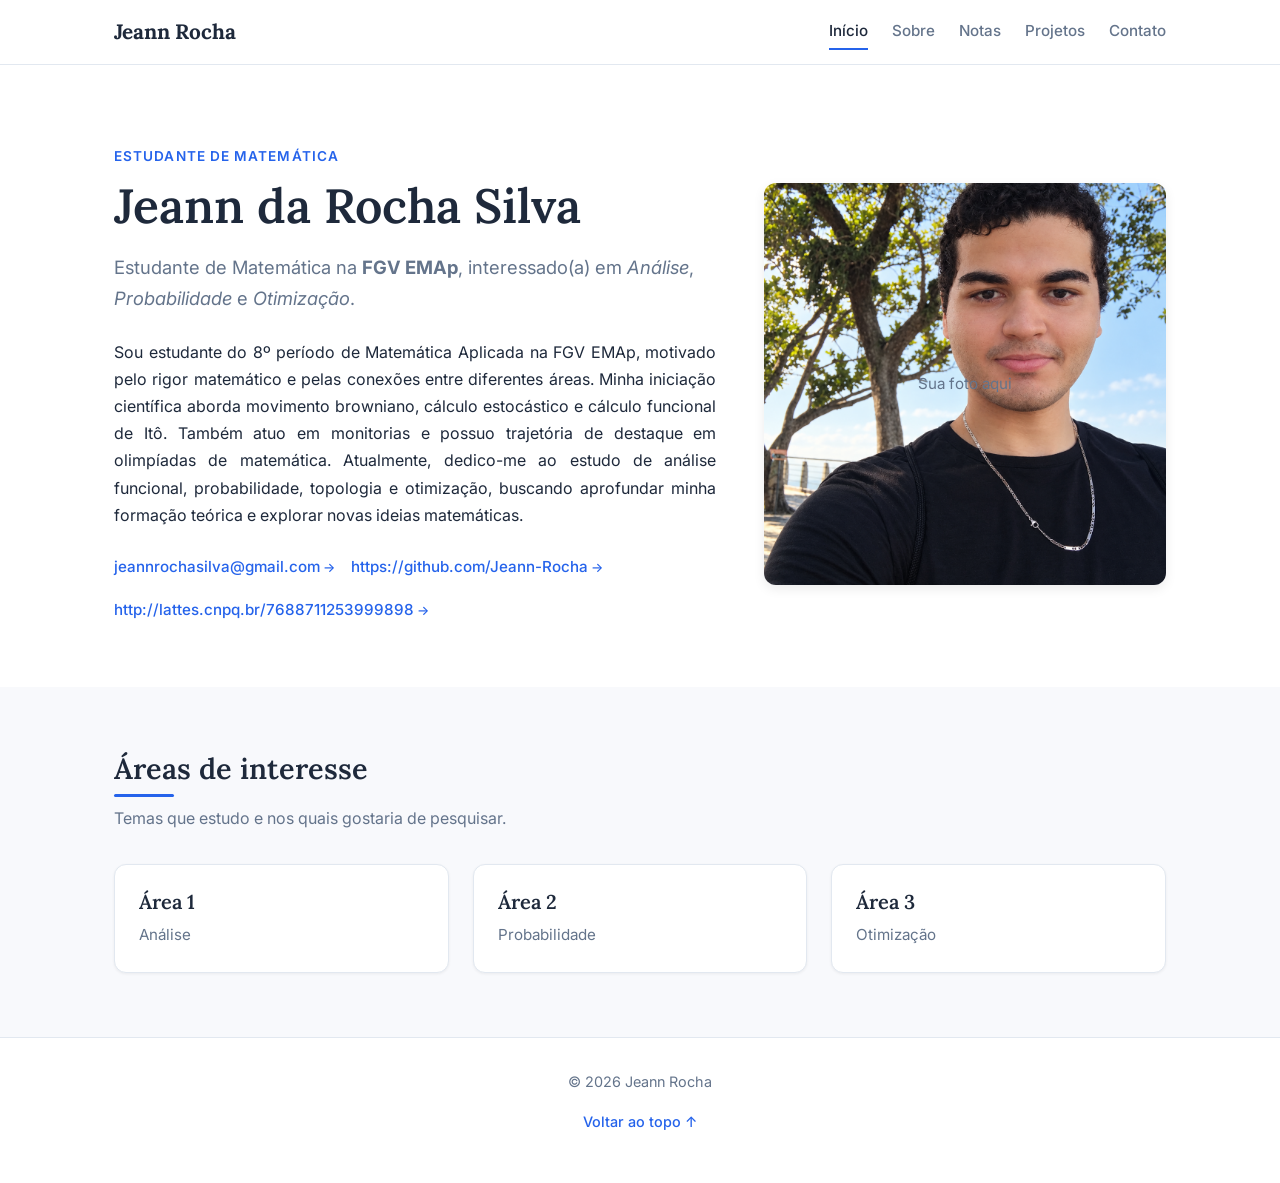
==== index.html @ 0278dd31 "Update all" ====
<!DOCTYPE html>
<html lang="pt-BR">
<head>
  <meta charset="UTF-8">
  <meta name="viewport" content="width=device-width, initial-scale=1">
  <title>Jeann Rocha — Matemática</title>
  <meta name="description" content="Site pessoal de Seu Nome, estudante de Matemática.">
  <link rel="preconnect" href="https://fonts.googleapis.com">
  <link rel="preconnect" href="https://fonts.gstatic.com" crossorigin>
  <link href="https://fonts.googleapis.com/css2?family=Inter:wght@400;500;600&family=Lora:wght@400;600;700&display=swap" rel="stylesheet">
  <link rel="stylesheet" href="styles.css">
</head>
<body>
  <header class="site-header">
    <div class="container header-inner">
      <a class="brand" href="index.html">Jeann Rocha</a>
      <nav class="nav">
        <a href="index.html" class="active">Início</a>
        <a href="sobre.html">Sobre</a>
        <a href="notas.html">Notas</a>
        <a href="projetos.html">Projetos</a>
        <a href="contato.html">Contato</a>
      </nav>
    </div>
  </header>

  <main>
    <section class="section hero">
      <div class="container hero-grid">
        <div class="hero-text">
          <p class="eyebrow">Estudante de Matemática</p>
          <h1>Jeann da Rocha Silva</h1>
          <p class="lead">
            Estudante de Matemática na <strong>FGV EMAp</strong>,
            interessado(a) em <em>Análise</em>, <em>Probabilidade</em> e <em>Otimização</em>.
          </p>
          <p class="bio-text">
            Sou estudante do 8º período de Matemática Aplicada na FGV EMAp, motivado pelo rigor matemático e pelas conexões
            entre diferentes áreas. Minha iniciação científica aborda movimento browniano, cálculo estocástico e cálculo funcional
            de Itô. Também atuo em monitorias e possuo trajetória de destaque em olimpíadas de matemática. Atualmente, dedico-me ao
            estudo de análise funcional, probabilidade, topologia e otimização, buscando aprofundar minha formação teórica e
            explorar novas ideias matemáticas.
          </p>
          <ul class="quick-links">
            <li><a href="mailto:seu.email@exemplo.com">jeannrochasilva@gmail.com</a></li>
            <li><a href="https://github.com/seu-usuario" target="_blank" rel="noopener">https://github.com/Jeann-Rocha</a></li>
            <li><a href="http://lattes.cnpq.br/SEU-ID" target="_blank" rel="noopener">http://lattes.cnpq.br/7688711253999898</a></li>
          </ul>
        </div>
        <figure class="hero-photo">
          <img src="foto.png" alt="Foto de Seu Nome" onerror="this.style.display='none'">
          <figcaption class="photo-fallback">Sua foto aqui</figcaption>
        </figure>
      </div>
    </section>

    <section class="section section-alt">
      <div class="container">
        <h2 class="section-title">Áreas de interesse</h2>
        <p class="section-sub">Temas que estudo e nos quais gostaria de pesquisar.</p>
        <div class="grid-cards">
          <article class="card">
            <h3>Área 1</h3>
            <p>Análise</p>
          </article>
          <article class="card">
            <h3>Área 2</h3>
            <p>Probabilidade</p>
          </article>
          <article class="card">
            <h3>Área 3</h3>
            <p>Otimização</p>
          </article>
        </div>
      </div>
    </section>
  </main>

  <footer class="site-footer">
    <div class="container">
      <p>© 2026 Jeann Rocha</p>
      <p class="footer-note"><a href="#top">Voltar ao topo ↑</a></p>
    </div>
  </footer>

</body>
</html>
---- styles.css ----
/* ============================================================
   VARIÁVEIS E RESET
   ============================================================ */
:root {
  --color-bg: #ffffff;
  --color-bg-alt: #f8f9fc;
  --color-text: #1e293b;
  --color-text-light: #64748b;
  --color-accent: #2563eb;
  --color-accent-hover: #1d4ed8;
  --color-border: #e2e8f0;
  --font-sans: 'Inter', system-ui, -apple-system, sans-serif;
  --font-serif: 'Lora', Georgia, serif;
  --shadow-sm: 0 1px 3px rgba(0,0,0,0.06);
  --shadow-md: 0 4px 12px rgba(0,0,0,0.08);
  --radius: 12px;
  --max-width: 1100px;
}

*,
*::before,
*::after {
  box-sizing: border-box;
  margin: 0;
  padding: 0;
}

html {
  scroll-behavior: smooth;
}

body {
  font-family: var(--font-sans);
  background: var(--color-bg);
  color: var(--color-text);
  line-height: 1.7;
  font-size: 16px;
}

img {
  max-width: 100%;
  display: block;
}

a {
  color: var(--color-accent);
  text-decoration: none;
  transition: color 0.2s;
}

a:hover {
  color: var(--color-accent-hover);
}

/* ============================================================
   TIPOGRAFIA
   ============================================================ */
h1, h2, h3, h4 {
  font-family: var(--font-serif);
  font-weight: 600;
  line-height: 1.25;
  color: var(--color-text);
}

h1 { font-size: 2.5rem; }
h2 { font-size: 1.8rem; }
h3 { font-size: 1.25rem; }

p { margin-bottom: 1rem; }

/* ============================================================
   LAYOUT
   ============================================================ */
.container {
  width: 100%;
  max-width: var(--max-width);
  margin: 0 auto;
  padding: 0 1.5rem;
}

.section {
  padding: 4rem 0;
}

.section-alt {
  background: var(--color-bg-alt);
}

.section-title {
  font-size: 1.8rem;
  margin-bottom: 0.5rem;
  position: relative;
  display: inline-block;
}

.section-title::after {
  content: '';
  display: block;
  width: 60px;
  height: 3px;
  background: var(--color-accent);
  margin-top: 0.4rem;
  border-radius: 2px;
}

.section-sub {
  color: var(--color-text-light);
  margin-bottom: 2rem;
  max-width: 600px;
}

/* ============================================================
   CABEÇALHO
   ============================================================ */
.site-header {
  position: sticky;
  top: 0;
  z-index: 50;
  background: rgba(255,255,255,0.92);
  backdrop-filter: blur(8px);
  border-bottom: 1px solid var(--color-border);
}

.header-inner {
  display: flex;
  align-items: center;
  justify-content: space-between;
  height: 64px;
}

.brand {
  font-family: var(--font-serif);
  font-size: 1.3rem;
  font-weight: 700;
  color: var(--color-text);
}

.brand:hover {
  color: var(--color-accent);
}

.nav {
  display: flex;
  gap: 1.5rem;
}

.nav a {
  font-size: 0.95rem;
  font-weight: 500;
  color: var(--color-text-light);
  padding: 0.25rem 0;
  border-bottom: 2px solid transparent;
  transition: color 0.2s, border-color 0.2s;
}

.nav a:hover,
.nav a.active {
  color: var(--color-text);
  border-bottom-color: var(--color-accent);
}

/* ============================================================
   HERO (página inicial)
   ============================================================ */
.hero {
  padding: 5rem 0 4rem;
}

.hero-grid {
  display: grid;
  grid-template-columns: 1.2fr 0.8fr;
  gap: 3rem;
  align-items: center;
}

.eyebrow {
  font-size: 0.85rem;
  text-transform: uppercase;
  letter-spacing: 0.08em;
  color: var(--color-accent);
  font-weight: 600;
  margin-bottom: 0.5rem;
}

.hero h1 {
  font-size: 3rem;
  margin-bottom: 1rem;
}

.lead {
  font-size: 1.15rem;
  color: var(--color-text-light);
  margin-bottom: 1.5rem;
}

.quick-links {
  list-style: none;
  display: flex;
  flex-wrap: wrap;
  gap: 1rem;
  margin-top: 1.5rem;
}

.quick-links a {
  font-weight: 500;
  font-size: 0.95rem;
}

.quick-links a::after {
  content: ' →';
  font-size: 0.85em;
}

.hero-photo {
  position: relative;
  border-radius: var(--radius);
  overflow: hidden;
  box-shadow: var(--shadow-md);
  background: var(--color-bg-alt);
  aspect-ratio: 1 / 1;
  display: flex;
  align-items: center;
  justify-content: center;
}

.hero-photo img {
  width: 100%;
  height: 100%;
  object-fit: cover;
}

.photo-fallback {
  position: absolute;
  color: var(--color-text-light);
  font-size: 0.95rem;
  text-align: center;
  padding: 1rem;
}

/* ============================================================
   CARTÕES (interesses, projetos)
   ============================================================ */
.grid-cards {
  display: grid;
  grid-template-columns: repeat(auto-fit, minmax(260px, 1fr));
  gap: 1.5rem;
}

.card {
  background: var(--color-bg);
  border: 1px solid var(--color-border);
  border-radius: var(--radius);
  padding: 1.5rem;
  box-shadow: var(--shadow-sm);
  transition: transform 0.2s, box-shadow 0.2s;
}

.card:hover {
  transform: translateY(-3px);
  box-shadow: var(--shadow-md);
}

.card h3 {
  margin-bottom: 0.5rem;
}

.card p {
  font-size: 0.95rem;
  color: var(--color-text-light);
  margin-bottom: 0;
}

/* ============================================================
   NOTAS DE ESTUDO
   ============================================================ */
.note-list {
  list-style: none;
  display: flex;
  flex-direction: column;
  gap: 1.25rem;
}

.note {
  background: var(--color-bg);
  border: 1px solid var(--color-border);
  border-radius: var(--radius);
  padding: 1.5rem;
  box-shadow: var(--shadow-sm);
  transition: box-shadow 0.2s;
}

.note:hover {
  box-shadow: var(--shadow-md);
}

.note-head {
  display: flex;
  justify-content: space-between;
  align-items: baseline;
  gap: 1rem;
  margin-bottom: 0.5rem;
}

.note-title {
  font-size: 1.15rem;
  font-family: var(--font-sans);
  font-weight: 600;
}

.note-date {
  font-size: 0.85rem;
  color: var(--color-text-light);
  white-space: nowrap;
}

.note-desc {
  font-size: 0.95rem;
  color: var(--color-text-light);
  margin-bottom: 0.75rem;
}

.note-tags {
  display: flex;
  flex-wrap: wrap;
  gap: 0.5rem;
  margin-bottom: 0.75rem;
}

.tag {
  font-size: 0.75rem;
  font-weight: 500;
  background: #eef2ff;
  color: var(--color-accent);
  padding: 0.2rem 0.6rem;
  border-radius: 999px;
}

.note-links a {
  font-size: 0.9rem;
  font-weight: 500;
  margin-right: 1rem;
}

/* ============================================================
   PROJETOS
   ============================================================ */
.project-meta {
  font-size: 0.85rem;
  color: var(--color-text-light);
  margin-bottom: 0.5rem;
}

.project-links {
  margin-top: 0.75rem;
  display: flex;
  gap: 1rem;
  flex-wrap: wrap;
}

.project-links a {
  font-size: 0.9rem;
  font-weight: 500;
}

/* ============================================================
   CONTATO
   ============================================================ */
.contact-grid {
  display: grid;
  grid-template-columns: repeat(auto-fit, minmax(220px, 1fr));
  gap: 1.5rem;
}

.contact-item {
  background: var(--color-bg);
  border: 1px solid var(--color-border);
  border-radius: var(--radius);
  padding: 1.25rem;
  box-shadow: var(--shadow-sm);
}

.contact-label {
  display: block;
  font-size: 0.75rem;
  text-transform: uppercase;
  letter-spacing: 0.05em;
  color: var(--color-text-light);
  font-weight: 600;
  margin-bottom: 0.3rem;
}

.contact-item a,
.contact-item span {
  font-size: 0.95rem;
  word-break: break-word;
}

/* ============================================================
   RODAPÉ
   ============================================================ */
.site-footer {
  border-top: 1px solid var(--color-border);
  padding: 2rem 0;
  text-align: center;
  font-size: 0.9rem;
  color: var(--color-text-light);
}

.footer-note {
  margin-top: 0.5rem;
}

.footer-note a {
  font-weight: 500;
}

/* ============================================================
   RESPONSIVO
   ============================================================ */
@media (max-width: 768px) {
  h1 { font-size: 2rem; }
  .hero h1 { font-size: 2.2rem; }

  .header-inner {
    flex-direction: column;
    height: auto;
    padding: 1rem 0;
    gap: 0.75rem;
  }

  .nav {
    flex-wrap: wrap;
    justify-content: center;
    gap: 0.75rem 1.25rem;
  }

  .hero-grid {
    grid-template-columns: 1fr;
    gap: 2rem;
  }

  .hero-photo {
    max-width: 320px;
    margin: 0 auto;
  }

  .section {
    padding: 3rem 0;
  }

  .note-head {
    flex-direction: column;
    align-items: flex-start;
    gap: 0.25rem;
  }
}

.bio-text {
  text-align: justify;
}
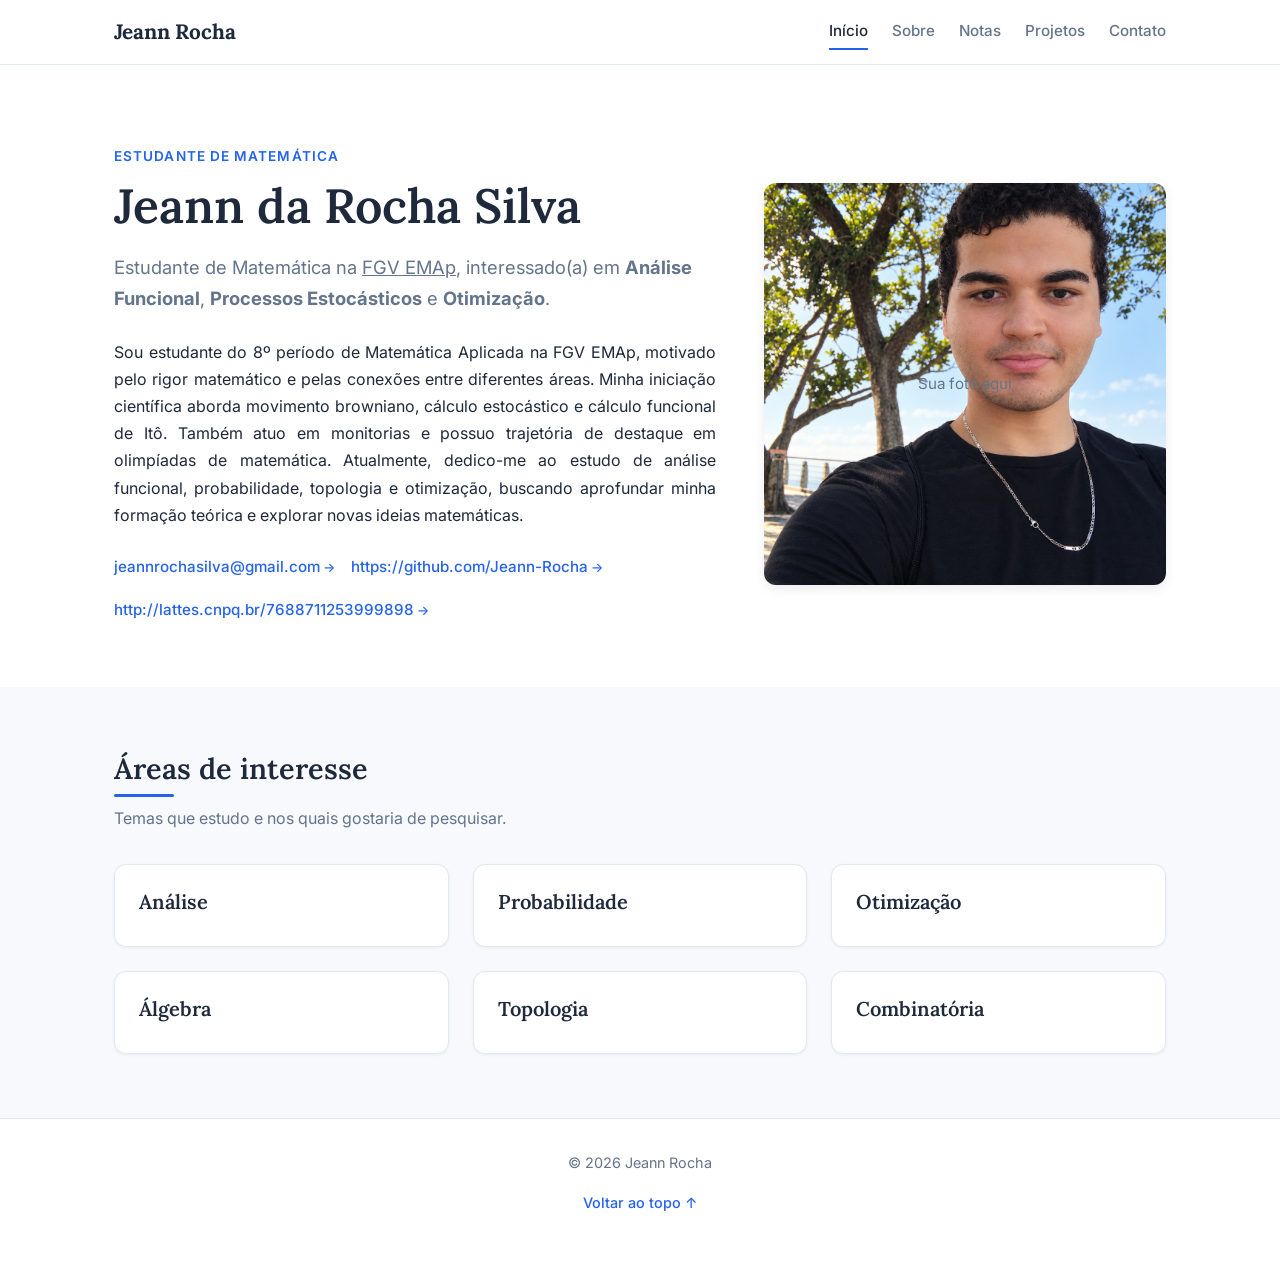
==== commit f7fcfccf: "Update all" ====
--- a/index.html
+++ b/index.html
@@ -31,8 +31,8 @@
           <p class="eyebrow">Estudante de Matemática</p>
           <h1>Jeann da Rocha Silva</h1>
           <p class="lead">
-            Estudante de Matemática na <strong>FGV EMAp</strong>,
-            interessado(a) em <em>Análise</em>, <em>Probabilidade</em> e <em>Otimização</em>.
+            Estudante de Matemática na <u>FGV EMAp</u>,
+            interessado(a) em <strong>Análise Funcional</strong>, <strong>Processos Estocásticos</strong> e <strong>Otimização</strong>.
           </p>
           <p class="bio-text">
             Sou estudante do 8º período de Matemática Aplicada na FGV EMAp, motivado pelo rigor matemático e pelas conexões
@@ -60,16 +60,22 @@
         <p class="section-sub">Temas que estudo e nos quais gostaria de pesquisar.</p>
         <div class="grid-cards">
           <article class="card">
-            <h3>Área 1</h3>
-            <p>Análise</p>
+            <h3>Análise</h3>
           </article>
           <article class="card">
-            <h3>Área 2</h3>
-            <p>Probabilidade</p>
+            <h3>Probabilidade</h3>
           </article>
           <article class="card">
-            <h3>Área 3</h3>
-            <p>Otimização</p>
+            <h3>Otimização</h3>
+          </article>
+          <article class="card">
+            <h3>Álgebra</h3>
+          </article>
+          <article class="card">
+            <h3>Topologia</h3>
+          </article>
+          <article class="card">
+            <h3>Combinatória</h3>
           </article>
         </div>
       </div>
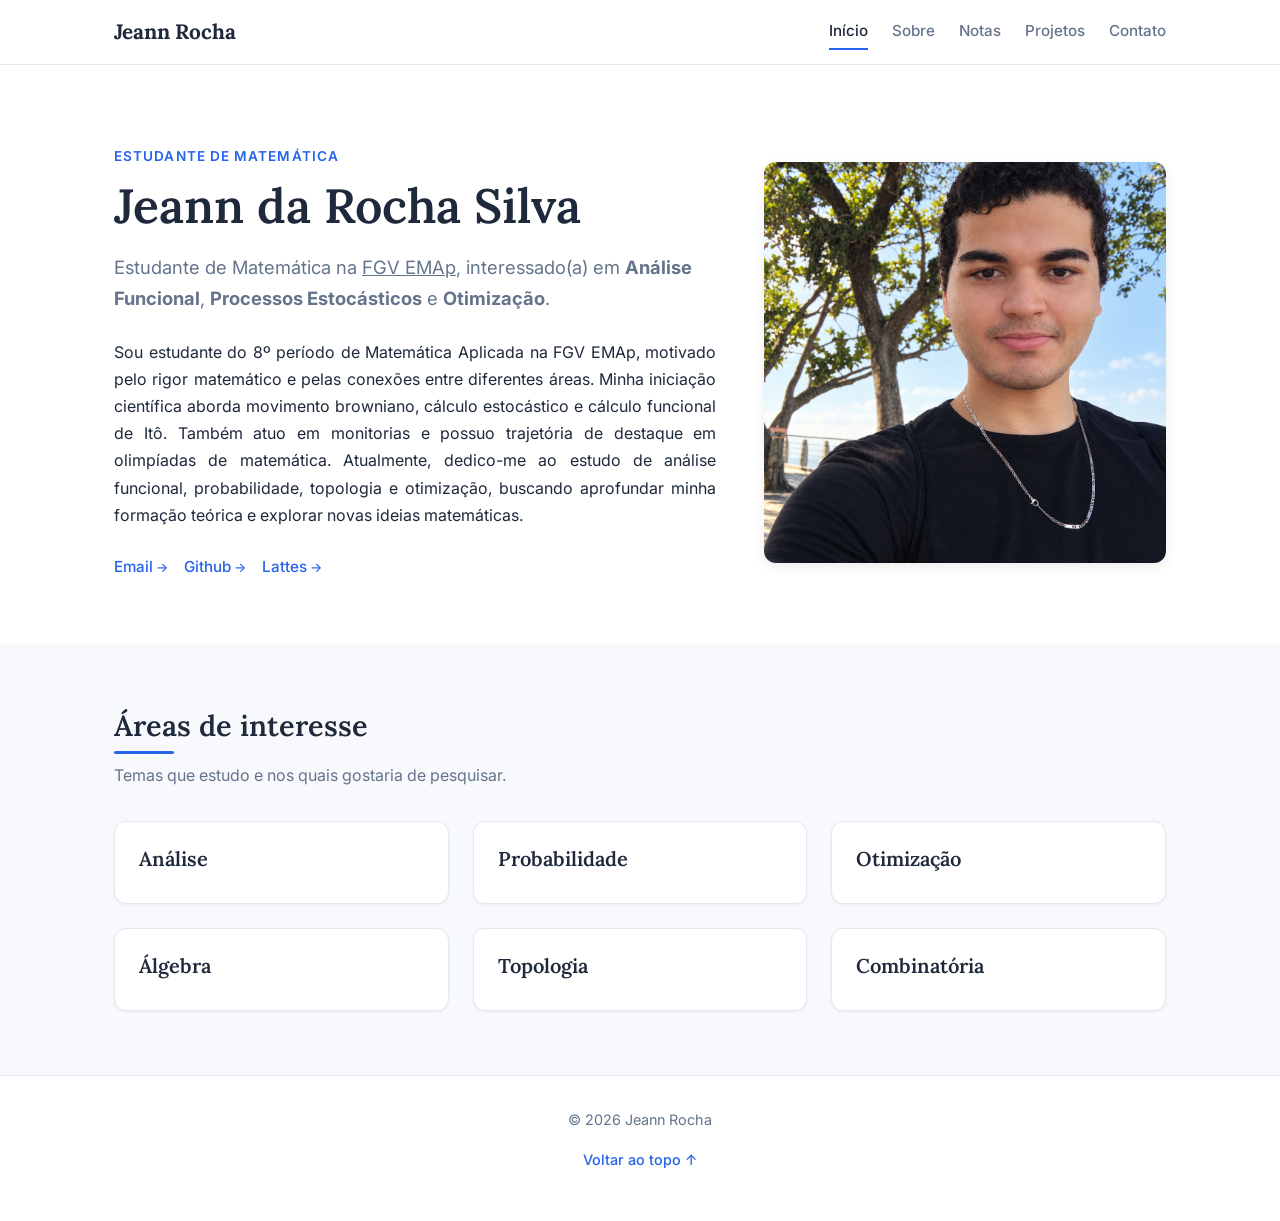
==== commit 414df316: "Update all" ====
--- a/index.html
+++ b/index.html
@@ -42,14 +42,13 @@
             explorar novas ideias matemáticas.
           </p>
           <ul class="quick-links">
-            <li><a href="mailto:seu.email@exemplo.com">jeannrochasilva@gmail.com</a></li>
-            <li><a href="https://github.com/seu-usuario" target="_blank" rel="noopener">https://github.com/Jeann-Rocha</a></li>
-            <li><a href="http://lattes.cnpq.br/SEU-ID" target="_blank" rel="noopener">http://lattes.cnpq.br/7688711253999898</a></li>
+            <li><a href="mailto:jeannrochasilva@gmail.com">Email</a></li>
+            <li><a href="https://github.com/Jeann-Rocha" target="_blank" rel="noopener">Github</a></li>
+            <li><a href="http://lattes.cnpq.br/7688711253999898" target="_blank" rel="noopener">Lattes</a></li>
           </ul>
         </div>
         <figure class="hero-photo">
           <img src="foto.png" alt="Foto de Seu Nome" onerror="this.style.display='none'">
-          <figcaption class="photo-fallback">Sua foto aqui</figcaption>
         </figure>
       </div>
     </section>
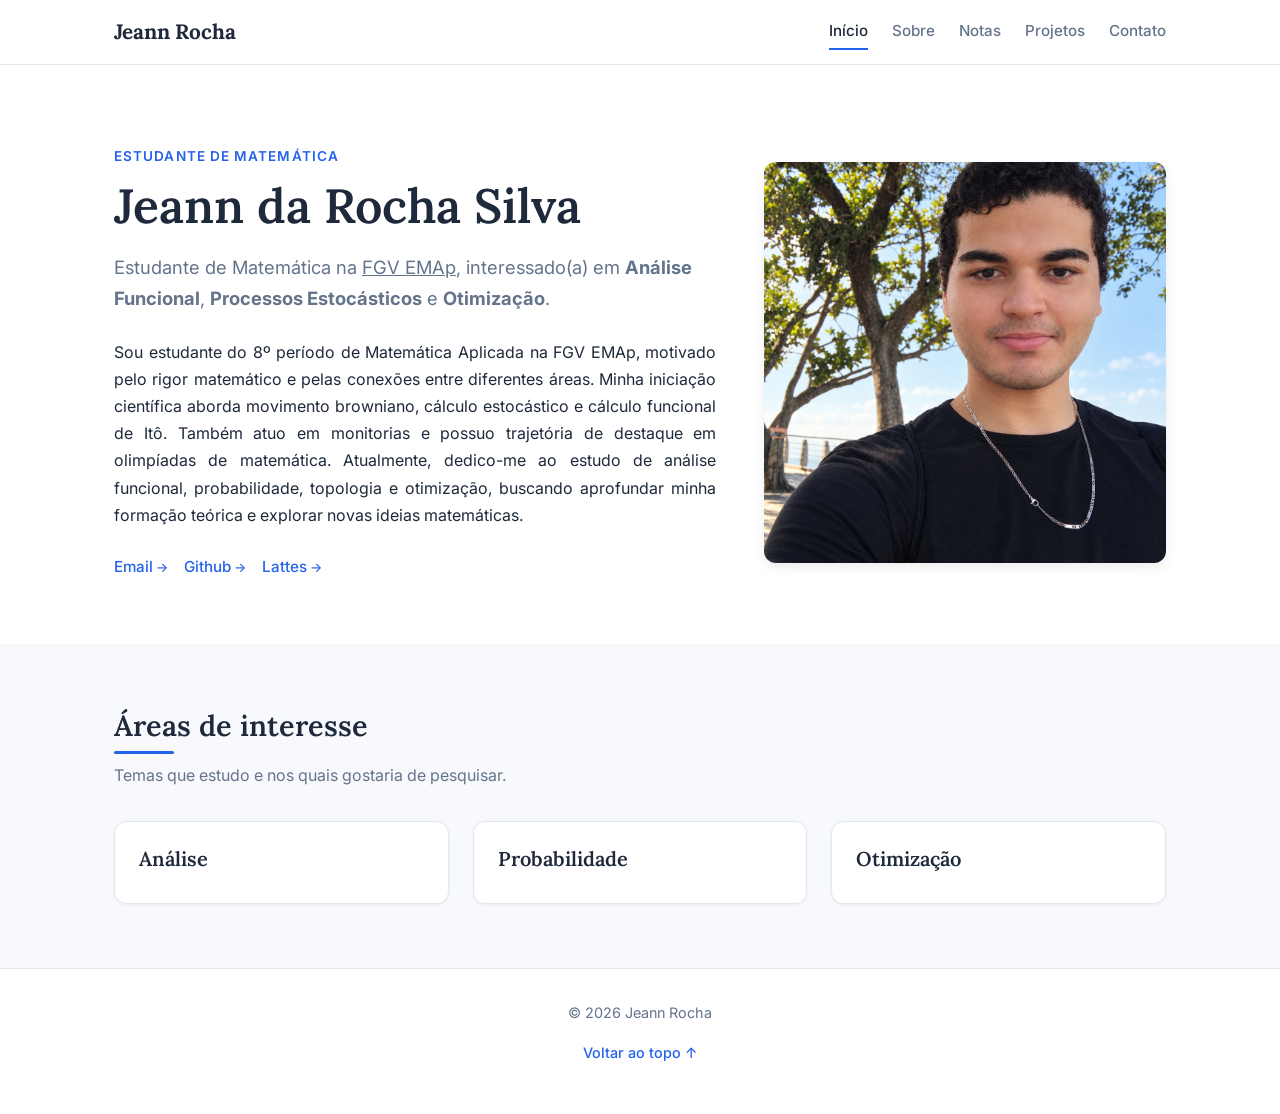
==== commit 561ce74b: "Update all" ====
--- a/index.html
+++ b/index.html
@@ -67,15 +67,6 @@
           <article class="card">
             <h3>Otimização</h3>
           </article>
-          <article class="card">
-            <h3>Álgebra</h3>
-          </article>
-          <article class="card">
-            <h3>Topologia</h3>
-          </article>
-          <article class="card">
-            <h3>Combinatória</h3>
-          </article>
         </div>
       </div>
     </section>
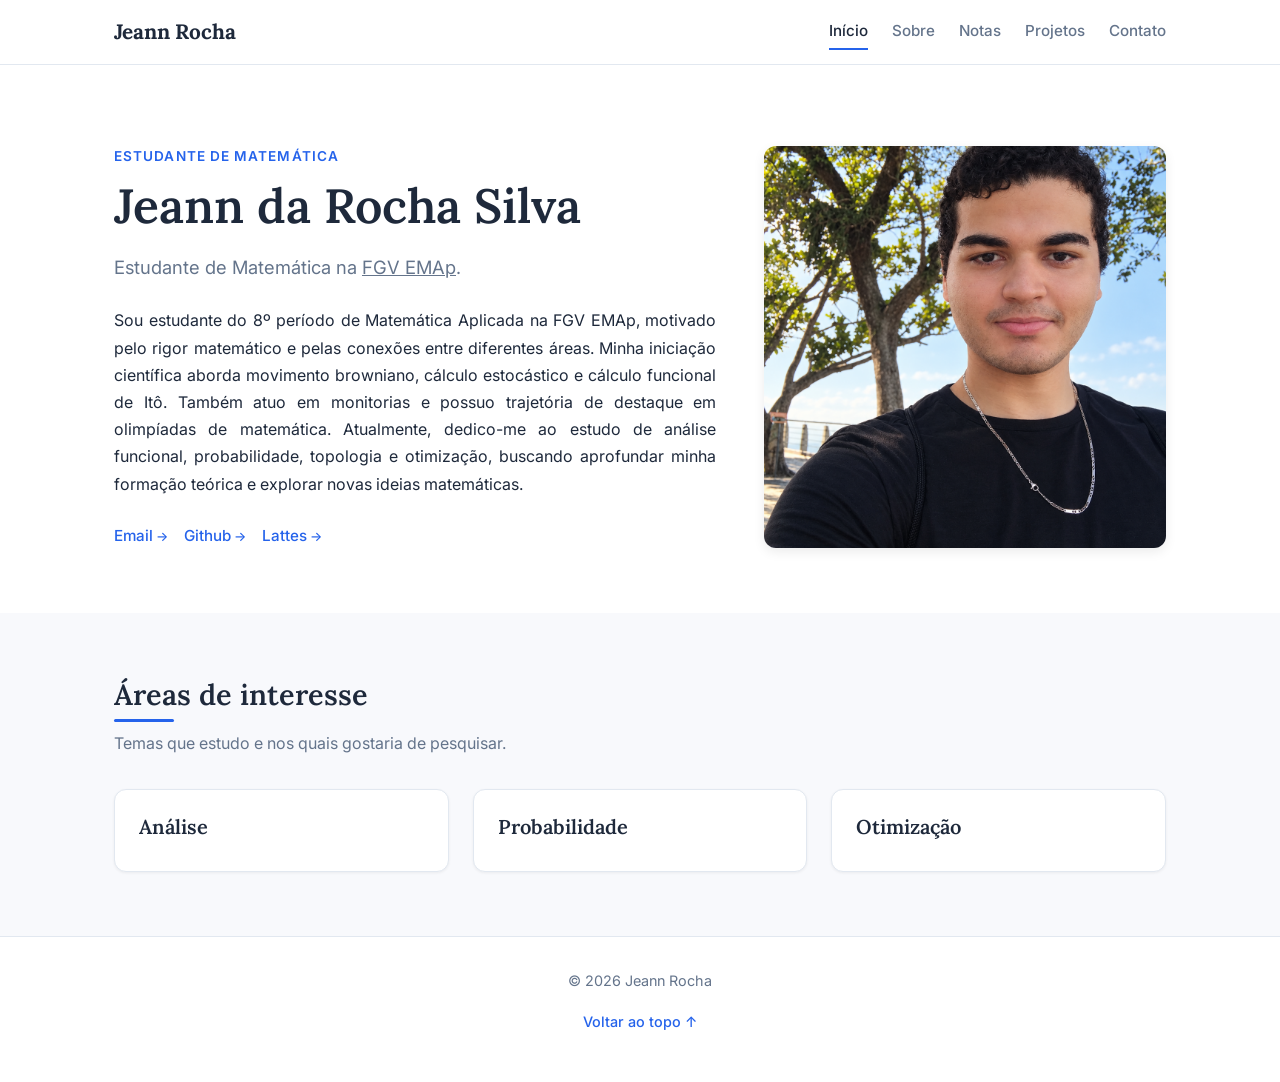
==== commit ff3e905a: "Update all" ====
--- a/index.html
+++ b/index.html
@@ -31,8 +31,7 @@
           <p class="eyebrow">Estudante de Matemática</p>
           <h1>Jeann da Rocha Silva</h1>
           <p class="lead">
-            Estudante de Matemática na <u>FGV EMAp</u>,
-            interessado(a) em <strong>Análise Funcional</strong>, <strong>Processos Estocásticos</strong> e <strong>Otimização</strong>.
+            Estudante de Matemática na <u>FGV EMAp</u>.
           </p>
           <p class="bio-text">
             Sou estudante do 8º período de Matemática Aplicada na FGV EMAp, motivado pelo rigor matemático e pelas conexões
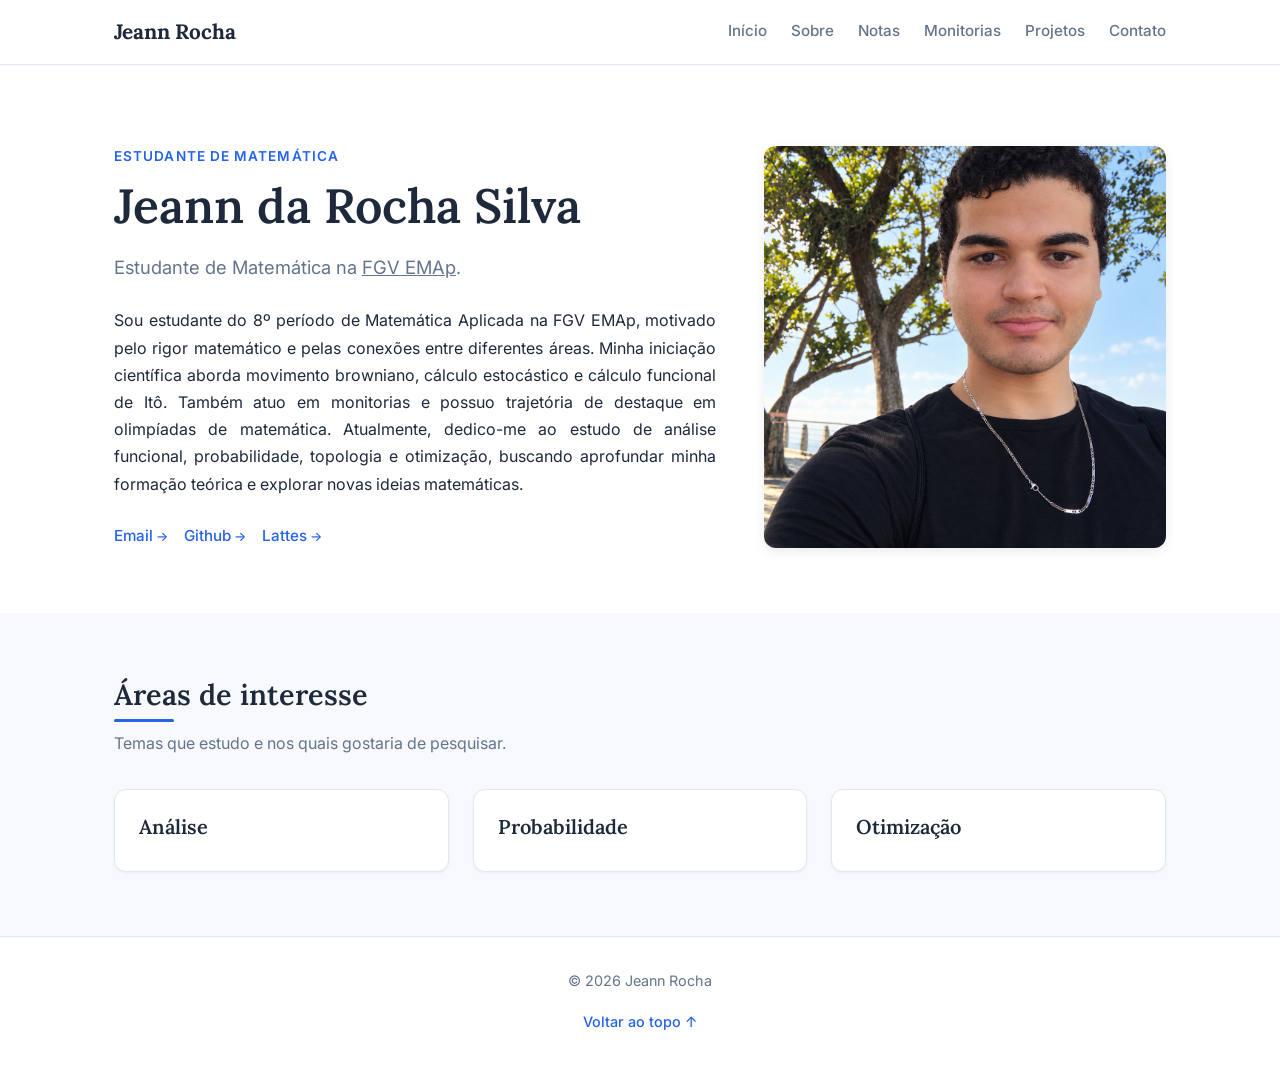
==== commit fd31881a: "Update all" ====
--- a/index.html
+++ b/index.html
@@ -15,9 +15,10 @@
     <div class="container header-inner">
       <a class="brand" href="index.html">Jeann Rocha</a>
       <nav class="nav">
-        <a href="index.html" class="active">Início</a>
+        <a href="index.html">Início</a>
         <a href="sobre.html">Sobre</a>
         <a href="notas.html">Notas</a>
+        <a href="monitorias.html">Monitorias</a>
         <a href="projetos.html">Projetos</a>
         <a href="contato.html">Contato</a>
       </nav>
--- a/styles.css
+++ b/styles.css
@@ -457,4 +457,111 @@
 
 .bio-text {
   text-align: justify;
-}+}
+
+<!DOCTYPE html>
+<html lang="pt-BR">
+<head>
+  <meta charset="UTF-8">
+  <meta name="viewport" content="width=device-width, initial-scale=1">
+  <title>Monitorias — Seu Nome</title>
+  <meta name="description" content="Materiais das disciplinas em que atuei como monitor(a).">
+  <link rel="preconnect" href="https://fonts.googleapis.com">
+  <link rel="preconnect" href="https://fonts.gstatic.com" crossorigin>
+  <link href="https://fonts.googleapis.com/css2?family=Inter:wght@400;500;600&family=Lora:wght@400;600;700&display=swap" rel="stylesheet">
+  <link rel="stylesheet" href="styles.css">
+</head>
+<body>
+
+  <header class="site-header">
+    <div class="container header-inner">
+      <a class="brand" href="index.html">Seu Nome</a>
+      <nav class="nav">
+        <a href="index.html">Início</a>
+        <a href="sobre.html">Sobre</a>
+        <a href="notas.html">Notas</a>
+        <a href="monitorias.html" class="active">Monitorias</a>
+        <a href="projetos.html">Projetos</a>
+        <a href="contato.html">Contato</a>
+      </nav>
+    </div>
+  </header>
+
+  <main>
+    <section class="section">
+      <div class="container">
+        <h2 class="section-title">Monitorias</h2>
+        <p class="section-sub">
+          Disciplinas em que atuei como monitor(a), com os materiais que preparei
+          (listas, resumos, slides, gravações).
+        </p>
+
+        <div class="monitoria-grid">
+
+          <!-- ============================================
+               PREENCHA / DUPLIQUE cada <article> abaixo
+               ============================================ -->
+          <article class="monitoria-card">
+            <h3>Cálculo I</h3>
+            <p class="monitoria-meta">Monitoria · 2025.1</p>
+            <p class="monitoria-prof">Prof.<strong> Nome do Professor</strong></p>
+            <p class="monitoria-desc">
+              Monitoria semanal com resolução de exercícios e plantão de dúvidas
+              sobre limites, derivadas e aplicações.
+            </p>
+
+            <p class="materials-title">Materiais</p>
+            <ul class="materials-list">
+              <li><a href="monitorias/calculo-1/lista-1.pdf">Lista 1 — Limites <span class="material-type">(PDF)</span></a></li>
+              <li><a href="monitorias/calculo-1/lista-2.pdf">Lista 2 — Derivadas <span class="material-type">(PDF)</span></a></li>
+              <li><a href="monitorias/calculo-1/resumo.pdf">Resumo geral <span class="material-type">(PDF)</span></a></li>
+            </ul>
+          </article>
+
+          <article class="monitoria-card">
+            <h3>Álgebra Linear</h3>
+            <p class="monitoria-meta">Monitoria · 2024.2</p>
+            <p class="monitoria-prof">Prof.<strong> Nome do Professor</strong></p>
+            <p class="monitoria-desc">
+              Apoio aos alunos com foco em espaços vetoriais, transformações
+              lineares e diagonalização.
+            </p>
+
+            <p class="materials-title">Materiais</p>
+            <ul class="materials-list">
+              <li><a href="monitorias/algebra-linear/notas.pdf">Notas de aula <span class="material-type">(PDF)</span></a></li>
+              <li><a href="monitorias/algebra-linear/lista-extra.pdf">Lista extra <span class="material-type">(PDF)</span></a></li>
+              <li><a href="monitorias/algebra-linear/slides.pdf">Slides de revisão <span class="material-type">(PDF)</span></a></li>
+            </ul>
+          </article>
+
+          <article class="monitoria-card">
+            <h3>Introdução à Análise Real</h3>
+            <p class="monitoria-meta">Monitoria · 2024.1</p>
+            <p class="monitoria-prof">Prof.<strong> Nome do Professor</strong></p>
+            <p class="monitoria-desc">
+              Monitoria com ênfase em demonstrações e no rigor matemático:
+              sequências, séries e continuidade.
+            </p>
+
+            <p class="materials-title">Materiais</p>
+            <ul class="materials-list">
+              <li><a href="monitorias/analise-real/resumo.pdf">Resumo de teoremas <span class="material-type">(PDF)</span></a></li>
+              <li><a href="monitorias/analise-real/exercicios.pdf">Exercícios resolvidos <span class="material-type">(PDF)</span></a></li>
+            </ul>
+          </article>
+
+        </div>
+      </div>
+    </section>
+  </main>
+
+  <footer class="site-footer">
+    <div class="container">
+      <p>© 2025 Seu Nome. Feito com HTML e CSS puros.</p>
+      <p class="footer-note"><a href="#top">Voltar ao topo ↑</a></p>
+    </div>
+  </footer>
+
+</body>
+</html>
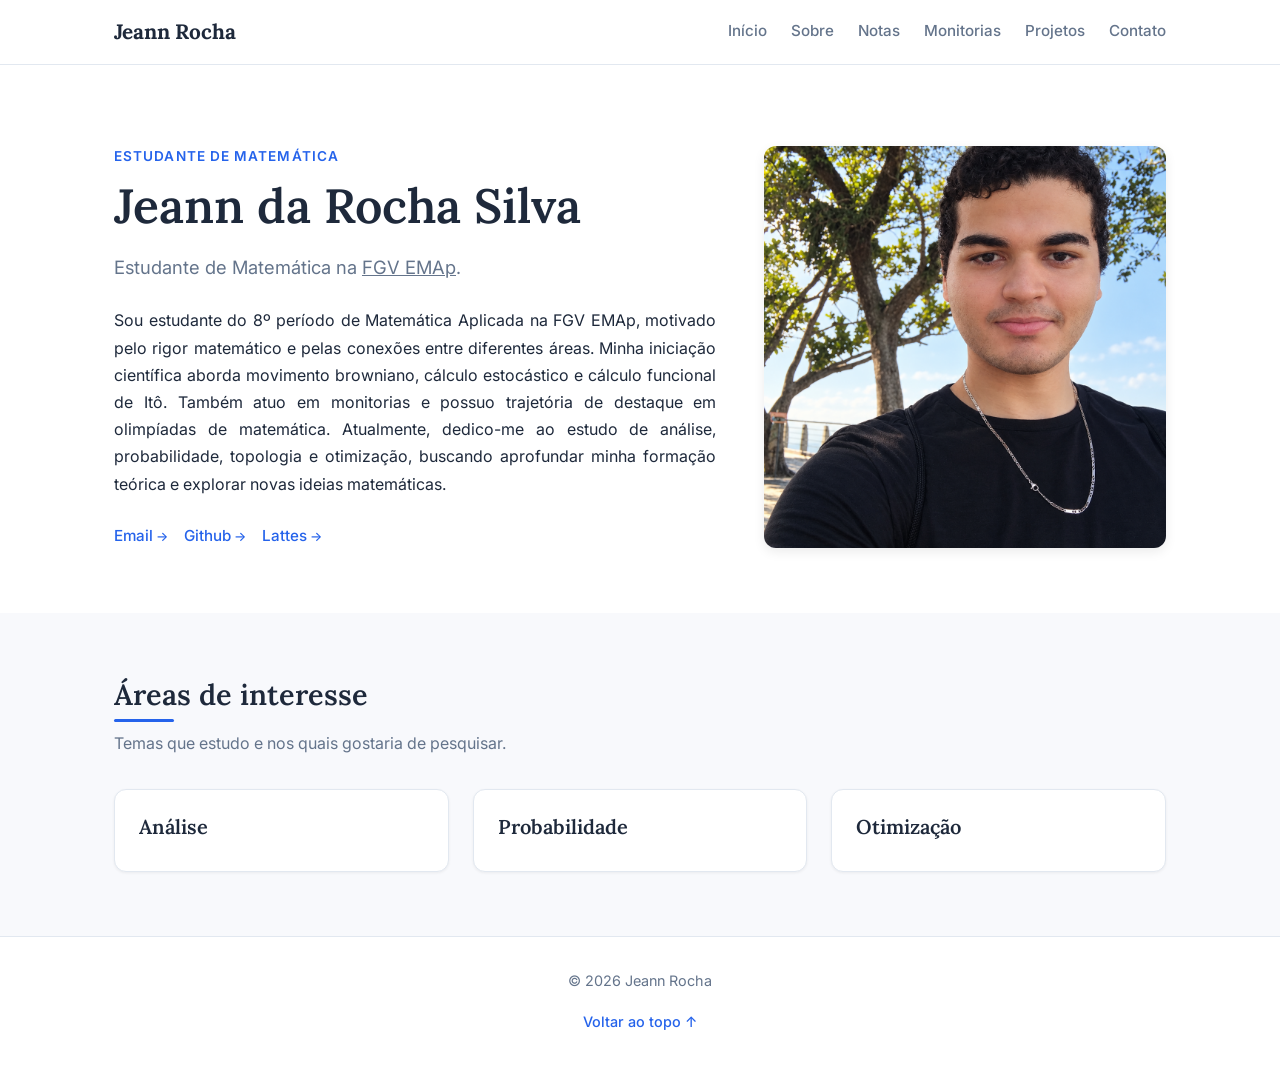
==== commit cc48a4bb: "Update all" ====
--- a/index.html
+++ b/index.html
@@ -38,7 +38,7 @@
             Sou estudante do 8º período de Matemática Aplicada na FGV EMAp, motivado pelo rigor matemático e pelas conexões
             entre diferentes áreas. Minha iniciação científica aborda movimento browniano, cálculo estocástico e cálculo funcional
             de Itô. Também atuo em monitorias e possuo trajetória de destaque em olimpíadas de matemática. Atualmente, dedico-me ao
-            estudo de análise funcional, probabilidade, topologia e otimização, buscando aprofundar minha formação teórica e
+            estudo de análise, probabilidade, topologia e otimização, buscando aprofundar minha formação teórica e
             explorar novas ideias matemáticas.
           </p>
           <ul class="quick-links">
--- a/styles.css
+++ b/styles.css
@@ -459,109 +459,312 @@
   text-align: justify;
 }
 
-<!DOCTYPE html>
-<html lang="pt-BR">
-<head>
-  <meta charset="UTF-8">
-  <meta name="viewport" content="width=device-width, initial-scale=1">
-  <title>Monitorias — Seu Nome</title>
-  <meta name="description" content="Materiais das disciplinas em que atuei como monitor(a).">
-  <link rel="preconnect" href="https://fonts.googleapis.com">
-  <link rel="preconnect" href="https://fonts.gstatic.com" crossorigin>
-  <link href="https://fonts.googleapis.com/css2?family=Inter:wght@400;500;600&family=Lora:wght@400;600;700&display=swap" rel="stylesheet">
-  <link rel="stylesheet" href="styles.css">
-</head>
-<body>
-
-  <header class="site-header">
-    <div class="container header-inner">
-      <a class="brand" href="index.html">Seu Nome</a>
-      <nav class="nav">
-        <a href="index.html">Início</a>
-        <a href="sobre.html">Sobre</a>
-        <a href="notas.html">Notas</a>
-        <a href="monitorias.html" class="active">Monitorias</a>
-        <a href="projetos.html">Projetos</a>
-        <a href="contato.html">Contato</a>
-      </nav>
-    </div>
-  </header>
-
-  <main>
-    <section class="section">
-      <div class="container">
-        <h2 class="section-title">Monitorias</h2>
-        <p class="section-sub">
-          Disciplinas em que atuei como monitor(a), com os materiais que preparei
-          (listas, resumos, slides, gravações).
-        </p>
-
-        <div class="monitoria-grid">
-
-          <!-- ============================================
-               PREENCHA / DUPLIQUE cada <article> abaixo
-               ============================================ -->
-          <article class="monitoria-card">
-            <h3>Cálculo I</h3>
-            <p class="monitoria-meta">Monitoria · 2025.1</p>
-            <p class="monitoria-prof">Prof.<strong> Nome do Professor</strong></p>
-            <p class="monitoria-desc">
-              Monitoria semanal com resolução de exercícios e plantão de dúvidas
-              sobre limites, derivadas e aplicações.
-            </p>
-
-            <p class="materials-title">Materiais</p>
-            <ul class="materials-list">
-              <li><a href="monitorias/calculo-1/lista-1.pdf">Lista 1 — Limites <span class="material-type">(PDF)</span></a></li>
-              <li><a href="monitorias/calculo-1/lista-2.pdf">Lista 2 — Derivadas <span class="material-type">(PDF)</span></a></li>
-              <li><a href="monitorias/calculo-1/resumo.pdf">Resumo geral <span class="material-type">(PDF)</span></a></li>
-            </ul>
-          </article>
-
-          <article class="monitoria-card">
-            <h3>Álgebra Linear</h3>
-            <p class="monitoria-meta">Monitoria · 2024.2</p>
-            <p class="monitoria-prof">Prof.<strong> Nome do Professor</strong></p>
-            <p class="monitoria-desc">
-              Apoio aos alunos com foco em espaços vetoriais, transformações
-              lineares e diagonalização.
-            </p>
-
-            <p class="materials-title">Materiais</p>
-            <ul class="materials-list">
-              <li><a href="monitorias/algebra-linear/notas.pdf">Notas de aula <span class="material-type">(PDF)</span></a></li>
-              <li><a href="monitorias/algebra-linear/lista-extra.pdf">Lista extra <span class="material-type">(PDF)</span></a></li>
-              <li><a href="monitorias/algebra-linear/slides.pdf">Slides de revisão <span class="material-type">(PDF)</span></a></li>
-            </ul>
-          </article>
-
-          <article class="monitoria-card">
-            <h3>Introdução à Análise Real</h3>
-            <p class="monitoria-meta">Monitoria · 2024.1</p>
-            <p class="monitoria-prof">Prof.<strong> Nome do Professor</strong></p>
-            <p class="monitoria-desc">
-              Monitoria com ênfase em demonstrações e no rigor matemático:
-              sequências, séries e continuidade.
-            </p>
-
-            <p class="materials-title">Materiais</p>
-            <ul class="materials-list">
-              <li><a href="monitorias/analise-real/resumo.pdf">Resumo de teoremas <span class="material-type">(PDF)</span></a></li>
-              <li><a href="monitorias/analise-real/exercicios.pdf">Exercícios resolvidos <span class="material-type">(PDF)</span></a></li>
-            </ul>
-          </article>
-
-        </div>
-      </div>
-    </section>
-  </main>
-
-  <footer class="site-footer">
-    <div class="container">
-      <p>© 2025 Seu Nome. Feito com HTML e CSS puros.</p>
-      <p class="footer-note"><a href="#top">Voltar ao topo ↑</a></p>
-    </div>
-  </footer>
-
-</body>
-</html>+/* ============================================================
+   MONITORIAS
+   ============================================================ */
+.monitoria-grid {
+  display: grid;
+  grid-template-columns: repeat(auto-fit, minmax(340px, 1fr));
+  gap: 1.5rem;
+}
+
+.monitoria-card {
+  background: var(--color-bg);
+  border: 1px solid var(--color-border);
+  border-left: 4px solid var(--color-accent);
+  border-radius: var(--radius);
+  padding: 1.5rem;
+  box-shadow: var(--shadow-sm);
+  display: flex;
+  flex-direction: column;
+  transition: transform 0.2s, box-shadow 0.2s;
+}
+
+.monitoria-card:hover {
+  transform: translateY(-3px);
+  box-shadow: var(--shadow-md);
+}
+
+.monitoria-card h3 { margin-bottom: 0.35rem; }
+
+.monitoria-meta {
+  font-size: 0.85rem;
+  color: var(--color-text-light);
+  margin-bottom: 0.25rem;
+}
+
+.monitoria-prof {
+  font-size: 0.9rem;
+  color: var(--color-text);
+  margin-bottom: 1.25rem;
+}
+
+.monitoria-prof strong { font-weight: 600; }
+
+/* ============================================================
+   ACORDEÃO DE MATERIAIS
+   ============================================================ */
+.material-accordion {
+  display: flex;
+  flex-direction: column;
+  gap: 0.5rem;
+  margin-top: auto;
+}
+
+.material-accordion details {
+  border: 1px solid var(--color-border);
+  border-radius: 8px;
+  background: var(--color-bg);
+  overflow: hidden;
+  transition: border-color 0.15s, box-shadow 0.15s;
+}
+
+.material-accordion details[open] {
+  border-color: var(--color-accent);
+  box-shadow: 0 0 0 3px rgba(37, 99, 235, 0.08);
+}
+
+.material-accordion summary {
+  cursor: pointer;
+  list-style: none;
+  padding: 0.65rem 0.9rem;
+  display: flex;
+  align-items: center;
+  gap: 0.6rem;
+  font-size: 0.78rem;
+  text-transform: uppercase;
+  letter-spacing: 0.06em;
+  font-weight: 600;
+  color: var(--color-text);
+  user-select: none;
+  transition: background 0.15s, color 0.15s;
+}
+
+.material-accordion summary::-webkit-details-marker { display: none; }
+
+.material-accordion summary::before {
+  content: '▸';
+  color: var(--color-accent);
+  font-size: 0.9em;
+  transition: transform 0.2s;
+  display: inline-block;
+}
+
+.material-accordion details[open] summary::before {
+  transform: rotate(90deg);
+}
+
+.material-accordion summary:hover {
+  background: var(--color-bg-alt);
+}
+
+.material-accordion details[open] summary {
+  background: #eef2ff;
+  color: var(--color-accent);
+  border-bottom: 1px solid var(--color-border);
+}
+
+.material-count {
+  margin-left: auto;
+  font-size: 0.7rem;
+  font-weight: 600;
+  background: var(--color-bg-alt);
+  color: var(--color-text-light);
+  padding: 0.1rem 0.55rem;
+  border-radius: 999px;
+  letter-spacing: 0;
+}
+
+.material-accordion details[open] .material-count {
+  background: #ffffff;
+  color: var(--color-accent);
+}
+
+/* Lista interna de PDFs */
+.materials-list {
+  list-style: none;
+  padding: 0.5rem;
+  display: flex;
+  flex-direction: column;
+  gap: 0.35rem;
+}
+
+.materials-list li { margin: 0; }
+
+.materials-list a {
+  display: block;
+  padding: 0.45rem 0.65rem;
+  background: var(--color-bg-alt);
+  border: 1px solid var(--color-border);
+  border-radius: 6px;
+  font-size: 0.88rem;
+  font-weight: 500;
+  color: var(--color-text);
+  transition: background 0.15s, border-color 0.15s, color 0.15s, transform 0.15s;
+}
+
+.materials-list a::before {
+  content: '📄';
+  margin-right: 0.5rem;
+  font-size: 0.9em;
+}
+
+.materials-list a:hover {
+  background: #eef2ff;
+  border-color: var(--color-accent);
+  color: var(--color-accent);
+  transform: translateX(2px);
+}
+
+.material-type {
+  font-size: inherit;
+  color: inherit;
+  font-weight: inherit;
+}
+
+/* ============================================================
+   VISUALIZADOR DE MARKDOWN
+   ============================================================ */
+.viewer-toolbar {
+  display: flex;
+  justify-content: space-between;
+  align-items: center;
+  margin-bottom: 1.5rem;
+  gap: 1rem;
+  flex-wrap: wrap;
+}
+
+.viewer-back,
+.viewer-download {
+  font-size: 0.9rem;
+  font-weight: 500;
+  padding: 0.4rem 0.85rem;
+  border-radius: 8px;
+  border: 1px solid var(--color-border);
+  background: var(--color-bg-alt);
+  color: var(--color-text);
+  transition: background 0.15s, border-color 0.15s, color 0.15s;
+}
+
+.viewer-back:hover,
+.viewer-download:hover {
+  background: #eef2ff;
+  border-color: var(--color-accent);
+  color: var(--color-accent);
+}
+
+.viewer-loading {
+  color: var(--color-text-light);
+  font-style: italic;
+}
+
+/* Conteúdo renderizado do markdown */
+.markdown-body {
+  max-width: 760px;
+  margin: 0 auto;
+  font-size: 1rem;
+  line-height: 1.75;
+  color: var(--color-text);
+}
+
+.markdown-body h1,
+.markdown-body h2,
+.markdown-body h3,
+.markdown-body h4 {
+  font-family: var(--font-serif);
+  margin-top: 2rem;
+  margin-bottom: 0.75rem;
+  line-height: 1.3;
+}
+
+.markdown-body h1 { font-size: 2rem; }
+.markdown-body h2 { font-size: 1.5rem; }
+.markdown-body h3 { font-size: 1.2rem; }
+
+.markdown-body h1:first-child,
+.markdown-body h2:first-child { margin-top: 0; }
+
+.markdown-body p { margin-bottom: 1rem; }
+
+.markdown-body ul,
+.markdown-body ol {
+  margin: 0 0 1rem 1.5rem;
+  padding-left: 0;
+}
+
+.markdown-body li { margin-bottom: 0.35rem; }
+
+.markdown-body a { font-weight: 500; }
+
+.markdown-body blockquote {
+  border-left: 4px solid var(--color-accent);
+  padding: 0.5rem 1rem;
+  margin: 1rem 0;
+  background: var(--color-bg-alt);
+  border-radius: 0 8px 8px 0;
+  color: var(--color-text-light);
+}
+
+.markdown-body code {
+  font-family: 'SFMono-Regular', Consolas, Menlo, monospace;
+  font-size: 0.88em;
+  background: var(--color-bg-alt);
+  border: 1px solid var(--color-border);
+  border-radius: 4px;
+  padding: 0.1em 0.4em;
+}
+
+.markdown-body pre {
+  background: #1e293b;
+  color: #e2e8f0;
+  padding: 1rem;
+  border-radius: 8px;
+  overflow-x: auto;
+  margin-bottom: 1rem;
+}
+
+.markdown-body pre code {
+  background: transparent;
+  border: none;
+  color: inherit;
+  padding: 0;
+  font-size: 0.9rem;
+}
+
+.markdown-body table {
+  width: 100%;
+  border-collapse: collapse;
+  margin-bottom: 1rem;
+  font-size: 0.95rem;
+}
+
+.markdown-body th,
+.markdown-body td {
+  border: 1px solid var(--color-border);
+  padding: 0.5rem 0.75rem;
+  text-align: left;
+}
+
+.markdown-body th { background: var(--color-bg-alt); font-weight: 600; }
+
+.markdown-body img {
+  max-width: 100%;
+  border-radius: 8px;
+  margin: 1rem 0;
+}
+
+.markdown-body hr {
+  border: none;
+  border-top: 1px solid var(--color-border);
+  margin: 2rem 0;
+}
+
+/* Ícone diferente para markdown */
+.materials-list a.md-link::before { content: '📝'; }
+
+.note-observation {
+  font-size: 0.82rem;
+  color: #718096;
+  font-style: italic;
+  margin-top: 0.5rem;
+}
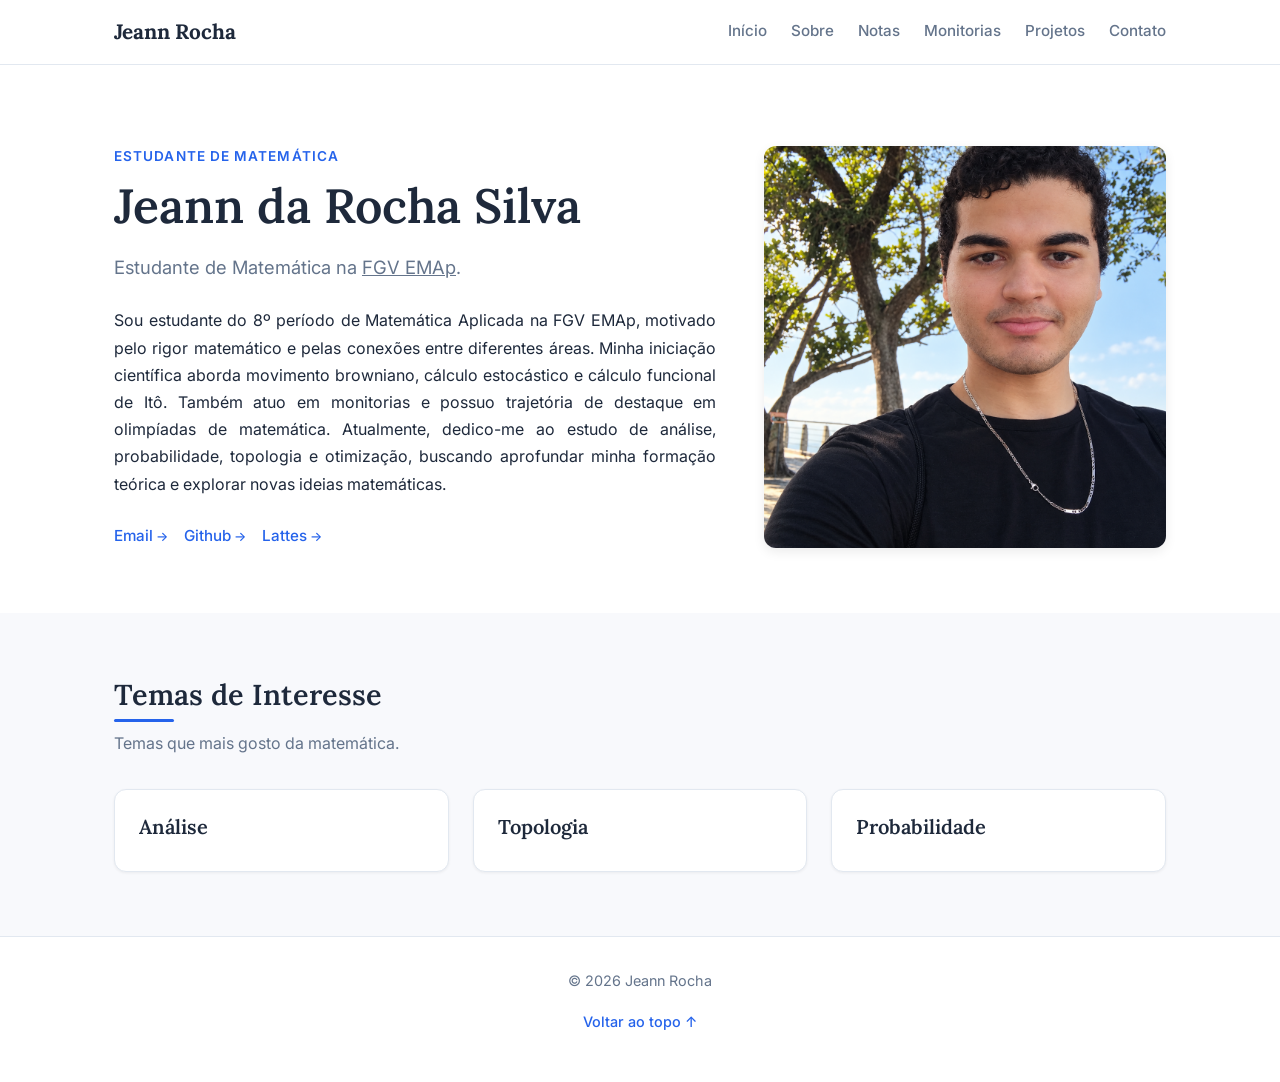
==== commit b201e7c3: "Update all" ====
--- a/index.html
+++ b/index.html
@@ -55,17 +55,17 @@
 
     <section class="section section-alt">
       <div class="container">
-        <h2 class="section-title">Áreas de interesse</h2>
-        <p class="section-sub">Temas que estudo e nos quais gostaria de pesquisar.</p>
+        <h2 class="section-title">Temas de Interesse</h2>
+        <p class="section-sub">Temas que mais gosto da matemática.</p>
         <div class="grid-cards">
           <article class="card">
             <h3>Análise</h3>
           </article>
           <article class="card">
-            <h3>Probabilidade</h3>
+            <h3>Topologia</h3>
           </article>
           <article class="card">
-            <h3>Otimização</h3>
+            <h3>Probabilidade</h3>
           </article>
         </div>
       </div>
